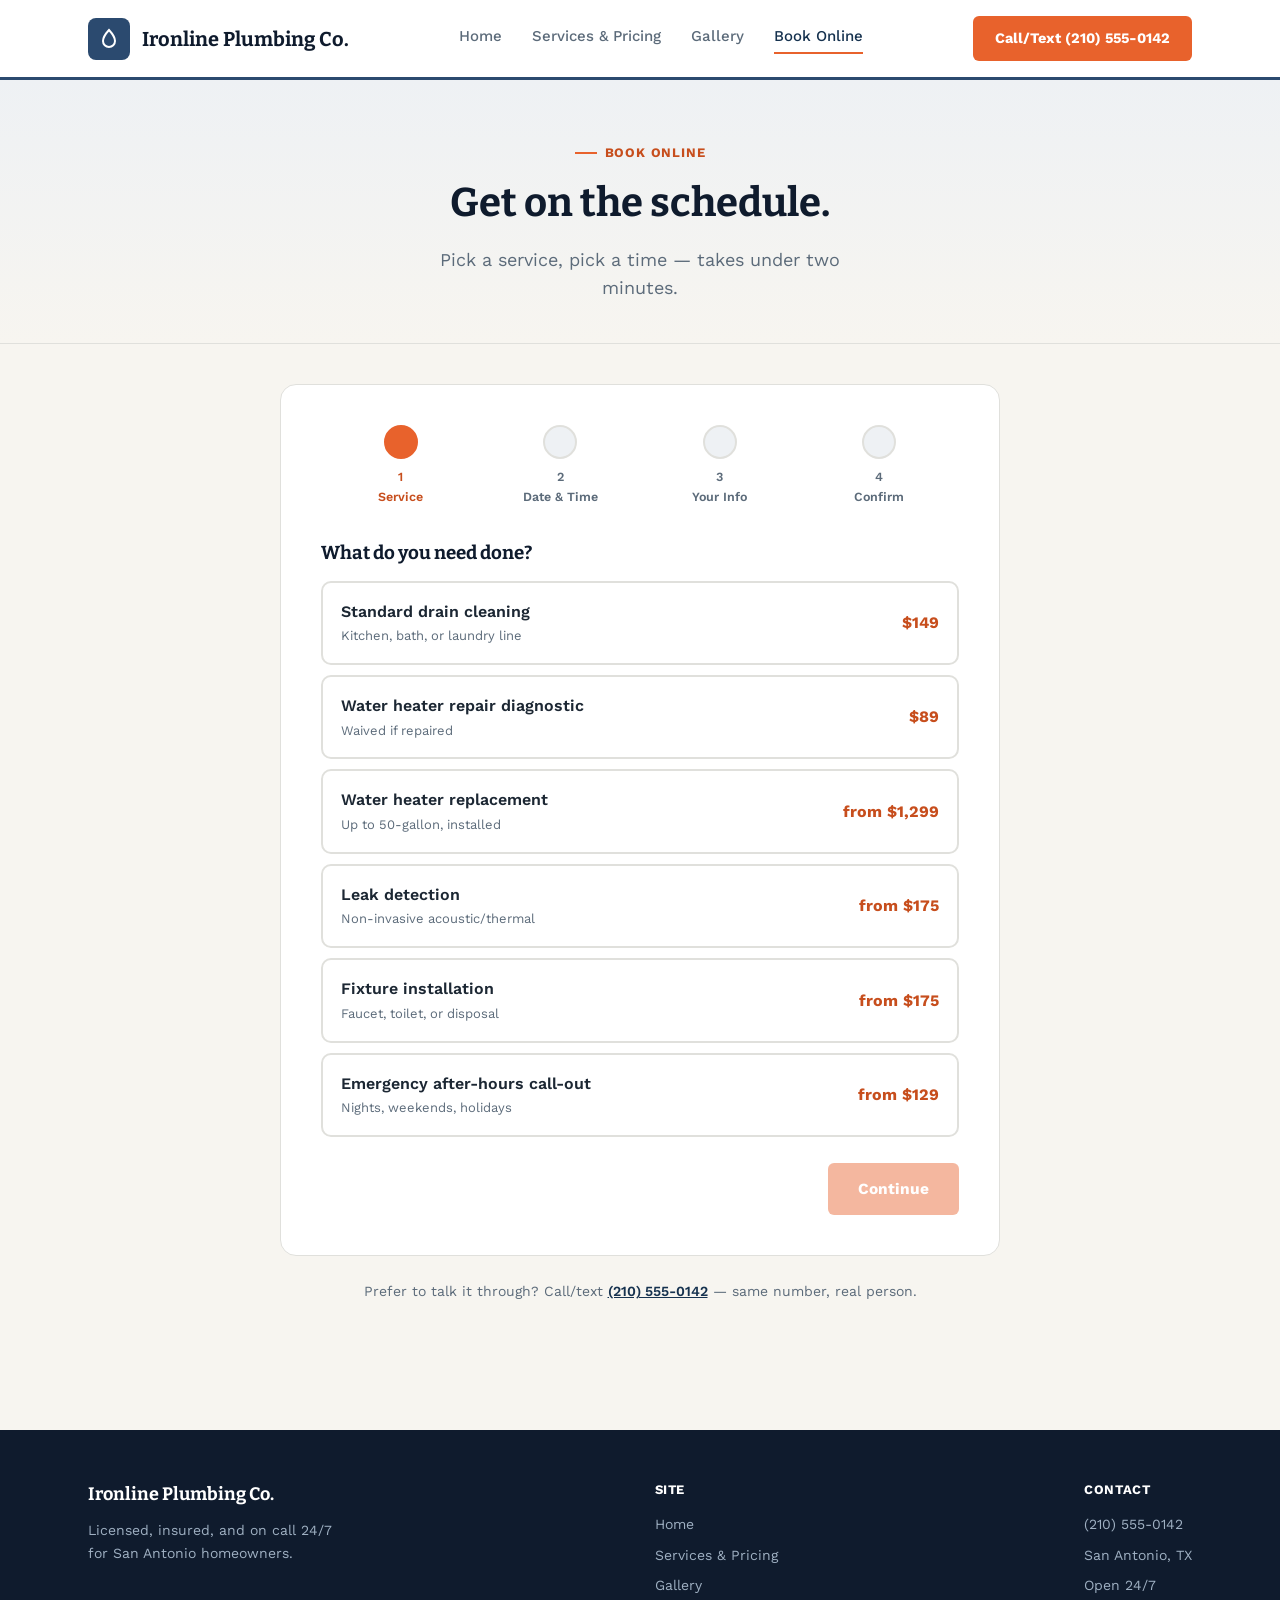
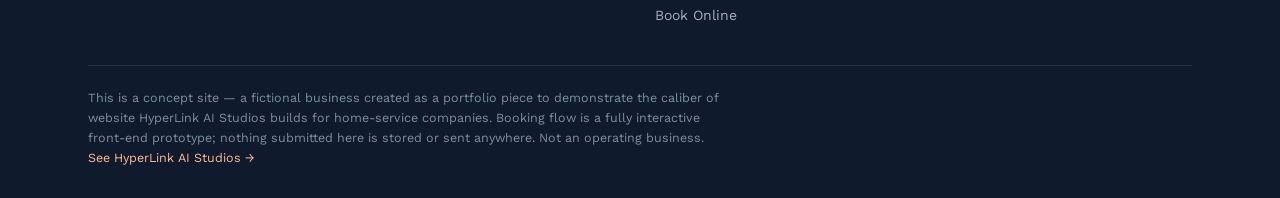
==== book.html @ 67bd1f54 "Rebuild as a distinct 4-page site: own brand identity, real priced services, gallery, functional boo" ====
<!DOCTYPE html>
<html lang="en">
<head>
<meta charset="UTF-8">
<meta name="viewport" content="width=device-width, initial-scale=1.0">
<title>Book Online — Ironline Plumbing Co.</title>
<meta name="description" content="Interactive booking flow prototype for a fictional San Antonio plumbing company, a HyperLink AI Studios portfolio piece.">
<link rel="stylesheet" href="styles.css">
</head>
<body>

<header class="site-nav">
  <div class="nav-inner">
    <a class="brand" href="index.html">
      <span class="brand-mark"><svg viewBox="0 0 24 24" fill="none" stroke="#fff" stroke-width="2"><path d="M12 3s6 6.5 6 11a6 6 0 1 1-12 0c0-4.5 6-11 6-11z"/></svg></span>
      Ironline Plumbing Co.
    </a>
    <nav class="nav-links">
      <a href="index.html">Home</a>
      <a href="services.html">Services &amp; Pricing</a>
      <a href="gallery.html">Gallery</a>
      <a href="book.html" class="active">Book Online</a>
    </nav>
    <a class="nav-cta" href="tel:+12105550142">Call/Text (210) 555-0142</a>
  </div>
</header>

<section class="hero" style="padding-bottom: 0;">
  <div class="wrap" style="padding: 56px 28px 40px;text-align:center;">
    <div class="eyebrow" style="justify-content:center;">Book Online</div>
    <h1 style="font-size: clamp(28px,3.6vw,40px);">Get on the schedule.</h1>
    <p class="lede" style="margin:0 auto;">Pick a service, pick a time — takes under two minutes.</p>
  </div>
</section>

<section class="section" style="padding-top:40px;">
  <div class="wrap">
    <div class="booking-shell">
      <div class="booking-steps">
        <div class="booking-step-dot active">1<br><span class="label">Service</span></div>
        <div class="booking-step-dot">2<br><span class="label">Date &amp; Time</span></div>
        <div class="booking-step-dot">3<br><span class="label">Your Info</span></div>
        <div class="booking-step-dot">4<br><span class="label">Confirm</span></div>
      </div>

      <div id="b-step-1" class="b-panel">
        <h3 style="margin-bottom:16px;">What do you need done?</h3>
        <div id="svc-list"></div>
      </div>

      <div id="b-step-2" class="b-panel">
        <h3 style="margin-bottom:16px;">Pick a day</h3>
        <div id="cal-grid" class="cal-grid"></div>
        <h3 style="margin-bottom:16px;">Pick a time</h3>
        <div id="time-grid" class="time-grid"></div>
      </div>

      <div id="b-step-3" class="b-panel">
        <h3 style="margin-bottom:16px;">Where should we send the confirmation?</h3>
        <div class="b-field"><label>Full name</label><input id="b-name" type="text" placeholder="Jordan Casey"></div>
        <div class="b-field"><label>Phone</label><input id="b-phone" type="tel" placeholder="(210) 555-0100"></div>
        <div class="b-field"><label>Email</label><input id="b-email" type="email" placeholder="you@email.com"></div>
        <div class="b-field"><label>Anything we should know? (optional)</label><textarea id="b-notes" rows="3" placeholder="Gate code, parking, what's going on..."></textarea></div>
      </div>

      <div id="b-step-4" class="b-panel">
        <div id="confirm-summary"></div>
      </div>

      <div class="b-nav">
        <button id="b-back" class="btn btn-outline">← Back</button>
        <button id="b-next" class="btn btn-orange" disabled>Continue</button>
      </div>
    </div>

    <p style="text-align:center;color:var(--muted);font-size:14px;margin-top:24px;">Prefer to talk it through? Call/text <a href="tel:+12105550142" style="color:var(--steel-dark);font-weight:600;">(210) 555-0142</a> — same number, real person.</p>
  </div>
</section>

<footer class="site-footer">
  <div class="wrap">
    <div class="footer-grid">
      <div>
        <div class="footer-brand">Ironline Plumbing Co.</div>
        <div style="color:#9fb0c2;font-size:14px;max-width:260px;">Licensed, insured, and on call 24/7 for San Antonio homeowners.</div>
      </div>
      <div class="footer-col">
        <h4>Site</h4>
        <a href="index.html">Home</a>
        <a href="services.html">Services &amp; Pricing</a>
        <a href="gallery.html">Gallery</a>
        <a href="book.html">Book Online</a>
      </div>
      <div class="footer-col">
        <h4>Contact</h4>
        <a href="tel:+12105550142">(210) 555-0142</a>
        <a href="#">San Antonio, TX</a>
        <a href="#">Open 24/7</a>
      </div>
    </div>
    <div class="footer-bottom">
      This is a concept site — a fictional business created as a portfolio piece to demonstrate the caliber of website HyperLink AI Studios builds for home-service companies. Booking flow is a fully interactive front-end prototype; nothing submitted here is stored or sent anywhere. Not an operating business.
      <br><a href="https://hyperlinkai.online" target="_blank" rel="noopener">See HyperLink AI Studios →</a>
    </div>
  </div>
</footer>

<script>
window.BOOKING_BUSINESS = "Ironline Plumbing Co.";
window.BOOKING_TODAY = "2026-08-18";
window.BOOKING_SERVICES = [
  { name: "Standard drain cleaning", price: "$149", desc: "Kitchen, bath, or laundry line" },
  { name: "Water heater repair diagnostic", price: "$89", desc: "Waived if repaired" },
  { name: "Water heater replacement", price: "from $1,299", desc: "Up to 50-gallon, installed" },
  { name: "Leak detection", price: "from $175", desc: "Non-invasive acoustic/thermal" },
  { name: "Fixture installation", price: "from $175", desc: "Faucet, toilet, or disposal" },
  { name: "Emergency after-hours call-out", price: "from $129", desc: "Nights, weekends, holidays" },
];
</script>
<script src="booking.js"></script>
</body>
</html>
---- styles.css ----
/* Ironline Plumbing Co. -- brand identity: steel blue + safety orange,
   light/warm background, Work Sans. Deliberately shares nothing with
   HyperLink's own void/gold/violet + Space Grotesk system. */

@import url('https://fonts.googleapis.com/css2?family=Work+Sans:wght@400;500;600;700;800&family=Bitter:wght@600;700&display=swap');

:root {
  --ink: #0f1b2d;
  --steel: #2b4a6f;
  --steel-dark: #16324f;
  --steel-light: #6f8faf;
  --orange: #e8622c;
  --orange-dark: #c74e1d;
  --bg: #f7f5f0;
  --panel: #ffffff;
  --panel-2: #eef1f4;
  --text: #1c2733;
  --muted: #5c6b7a;
  --border: #e0e0dc;
  --display: 'Bitter', Georgia, serif;
  --body: 'Work Sans', -apple-system, sans-serif;
}
* { margin: 0; padding: 0; box-sizing: border-box; }
html { scroll-behavior: smooth; }
body { background: var(--bg); color: var(--text); font-family: var(--body); line-height: 1.6; }
img { max-width: 100%; display: block; }
a { color: inherit; }
h1, h2, h3 { font-family: var(--display); color: var(--ink); line-height: 1.15; }
.wrap { max-width: 1160px; margin: 0 auto; padding: 0 28px; }
.section { padding: 88px 0; }
.eyebrow { display: inline-flex; align-items: center; gap: 8px; font-size: 13px; font-weight: 700; letter-spacing: 0.06em; text-transform: uppercase; color: var(--orange-dark); margin-bottom: 16px; }
.eyebrow::before { content: ''; width: 22px; height: 2px; background: var(--orange); display: inline-block; }

/* ---- Nav ---- */
header.site-nav { position: sticky; top: 0; z-index: 50; background: var(--panel); border-bottom: 3px solid var(--steel); }
.nav-inner { max-width: 1160px; margin: 0 auto; padding: 16px 28px; display: flex; align-items: center; justify-content: space-between; }
.brand { display: flex; align-items: center; gap: 12px; font-family: var(--display); font-weight: 700; font-size: 20px; color: var(--ink); text-decoration: none; }
.brand-mark { width: 42px; height: 42px; border-radius: 8px; background: var(--steel); display: flex; align-items: center; justify-content: center; flex-shrink: 0; }
.brand-mark svg { width: 24px; height: 24px; }
.nav-links { display: flex; gap: 30px; font-weight: 500; font-size: 15px; }
.nav-links a { text-decoration: none; color: var(--muted); border-bottom: 2px solid transparent; padding-bottom: 4px; transition: color .2s, border-color .2s; }
.nav-links a:hover, .nav-links a.active { color: var(--steel-dark); border-color: var(--orange); }
.nav-cta { background: var(--orange); color: #fff; padding: 11px 22px; border-radius: 6px; font-weight: 700; text-decoration: none; font-size: 14.5px; white-space: nowrap; transition: background .2s; }
.nav-cta:hover { background: var(--orange-dark); }
.nav-toggle { display: none; }

/* ---- Buttons ---- */
.btn { display: inline-flex; align-items: center; gap: 8px; padding: 15px 28px; border-radius: 6px; font-weight: 700; text-decoration: none; font-size: 15.5px; border: 2px solid transparent; cursor: pointer; font-family: var(--body); transition: all .2s; }
.btn-orange { background: var(--orange); color: #fff; }
.btn-orange:hover { background: var(--orange-dark); }
.btn-steel { background: var(--steel); color: #fff; }
.btn-steel:hover { background: var(--steel-dark); }
.btn-outline { background: transparent; color: var(--steel-dark); border-color: var(--steel); }
.btn-outline:hover { background: var(--steel); color: #fff; }
.btn:disabled { opacity: .45; cursor: not-allowed; }

/* ---- Hero ---- */
.hero { background: linear-gradient(180deg, var(--panel-2), var(--bg)); border-bottom: 1px solid var(--border); }
.hero-grid { display: grid; grid-template-columns: 1.1fr 0.9fr; gap: 56px; align-items: center; padding: 72px 0 64px; }
.hero h1 { font-size: clamp(34px, 4.4vw, 54px); margin-bottom: 20px; }
.hero h1 .hl { color: var(--orange-dark); }
.hero p.lede { font-size: 18px; color: var(--muted); max-width: 480px; margin-bottom: 30px; }
.hero-actions { display: flex; gap: 14px; flex-wrap: wrap; margin-bottom: 28px; }
.hero-photo { border-radius: 14px; overflow: hidden; box-shadow: 0 20px 50px rgba(15,27,45,0.18); position: relative; }
.hero-photo img { height: 420px; object-fit: cover; }
.hero-badge { position: absolute; bottom: 18px; left: 18px; background: rgba(15,27,45,0.88); color: #fff; padding: 10px 16px; border-radius: 8px; font-size: 13px; display: flex; align-items: center; gap: 8px; }
.hero-badge .dot { width: 8px; height: 8px; border-radius: 50%; background: #4ade80; }
.trust-row { display: flex; gap: 28px; flex-wrap: wrap; color: var(--muted); font-size: 14px; font-weight: 500; }
.trust-row span { display: flex; align-items: center; gap: 7px; }
.trust-row svg { width: 16px; height: 16px; color: var(--orange); flex-shrink: 0; }

/* ---- Stat strip ---- */
.stat-strip { background: var(--steel-dark); color: #fff; }
.stat-grid { display: grid; grid-template-columns: repeat(4, 1fr); gap: 1px; }
.stat-item { padding: 34px 20px; text-align: center; border-left: 1px solid rgba(255,255,255,0.12); }
.stat-item:first-child { border-left: none; }
.stat-num { font-family: var(--display); font-size: 28px; font-weight: 700; color: #ffb98f; margin-bottom: 4px; }
.stat-label { font-size: 12.5px; color: #c3cedb; }

/* ---- Section heads ---- */
.section-head { max-width: 620px; margin-bottom: 48px; }
.section-head.center { margin-left: auto; margin-right: auto; text-align: center; }
.section-head h2 { font-size: clamp(26px, 3.4vw, 36px); }
.section-head p { color: var(--muted); margin-top: 12px; font-size: 16px; }

/* ---- Service cards (icon + illustration combo) ---- */
.service-grid { display: grid; grid-template-columns: repeat(3, 1fr); gap: 22px; }
.service-card { background: var(--panel); border: 1px solid var(--border); border-radius: 12px; padding: 28px 24px; transition: transform .2s, box-shadow .2s; }
.service-card:hover { transform: translateY(-3px); box-shadow: 0 14px 30px rgba(15,27,45,0.08); }
.service-icon { width: 46px; height: 46px; border-radius: 10px; background: var(--panel-2); display: flex; align-items: center; justify-content: center; margin-bottom: 16px; }
.service-icon svg { width: 24px; height: 24px; color: var(--steel); }
.service-card h3 { font-size: 17.5px; margin-bottom: 8px; }
.service-card p { color: var(--muted); font-size: 14.5px; margin-bottom: 12px; }
.service-price { font-weight: 700; color: var(--orange-dark); font-size: 14.5px; }

/* ---- Photo strip / gallery ---- */
.photo-strip { display: grid; grid-template-columns: repeat(4, 1fr); gap: 14px; }
.photo-strip img, .gallery-grid img { border-radius: 10px; height: 220px; object-fit: cover; width: 100%; }
.gallery-grid { display: grid; grid-template-columns: repeat(3, 1fr); gap: 18px; }
.gallery-item { position: relative; border-radius: 12px; overflow: hidden; }
.gallery-item img { height: 260px; }
.gallery-cap { position: absolute; bottom: 0; left: 0; right: 0; background: linear-gradient(0deg, rgba(15,27,45,0.85), transparent); color: #fff; padding: 14px 16px 12px; font-size: 13.5px; font-weight: 600; }

/* ---- Pricing table ---- */
.price-table { background: var(--panel); border: 1px solid var(--border); border-radius: 14px; overflow: hidden; }
.price-row { display: flex; justify-content: space-between; align-items: flex-start; gap: 20px; padding: 22px 26px; border-bottom: 1px solid var(--border); }
.price-row:last-child { border-bottom: none; }
.price-row h3 { font-size: 16.5px; margin-bottom: 4px; }
.price-row p { color: var(--muted); font-size: 14px; max-width: 480px; }
.price-tag { text-align: right; white-space: nowrap; }
.price-tag .amt { font-family: var(--display); font-weight: 700; color: var(--steel-dark); font-size: 19px; }
.price-tag .unit { display: block; color: var(--muted); font-size: 12px; }
.price-group-title { font-family: var(--display); font-size: 20px; margin: 40px 0 16px; }
.price-group-title:first-child { margin-top: 0; }

/* ---- CTA band ---- */
.cta-band { background: var(--steel); color: #fff; border-radius: 18px; padding: 56px 44px; text-align: center; }
.cta-band h2 { color: #fff; font-size: clamp(24px, 3vw, 32px); margin-bottom: 14px; }
.cta-band p { color: #c3cedb; margin-bottom: 26px; }

/* ---- Footer ---- */
footer.site-footer { background: var(--ink); color: #c3cedb; padding: 50px 0 30px; margin-top: 40px; }
.footer-grid { display: flex; justify-content: space-between; gap: 30px; flex-wrap: wrap; padding-bottom: 30px; border-bottom: 1px solid rgba(255,255,255,0.1); }
.footer-brand { font-family: var(--display); font-weight: 700; color: #fff; font-size: 18px; margin-bottom: 10px; }
.footer-col h4 { color: #fff; font-size: 13px; text-transform: uppercase; letter-spacing: 0.05em; margin-bottom: 12px; }
.footer-col a { display: block; color: #9fb0c2; text-decoration: none; font-size: 14px; margin-bottom: 8px; }
.footer-col a:hover { color: #fff; }
.footer-bottom { padding-top: 22px; font-size: 12.5px; color: #7c8ea1; max-width: 640px; }
.footer-bottom a { color: #ffb98f; text-decoration: none; }

/* ---- Booking flow ---- */
.booking-shell { background: var(--panel); border: 1px solid var(--border); border-radius: 16px; padding: 40px; max-width: 720px; margin: 0 auto; }
.booking-steps { display: flex; justify-content: space-between; margin-bottom: 36px; }
.booking-step-dot { flex: 1; text-align: center; position: relative; font-size: 12.5px; font-weight: 600; color: var(--muted); }
.booking-step-dot::before { content: ''; display: block; width: 30px; height: 30px; border-radius: 50%; background: var(--panel-2); border: 2px solid var(--border); margin: 0 auto 8px; }
.booking-step-dot.active { color: var(--orange-dark); }
.booking-step-dot.active::before { background: var(--orange); border-color: var(--orange); }
.booking-step-dot.done::before { background: var(--steel); border-color: var(--steel); }
.b-panel { display: none; }
.b-panel.active { display: block; }
.service-option { display: flex; justify-content: space-between; align-items: center; padding: 16px 18px; border: 2px solid var(--border); border-radius: 10px; margin-bottom: 10px; cursor: pointer; transition: border-color .15s, background .15s; }
.service-option:hover { border-color: var(--steel-light); }
.service-option.selected { border-color: var(--orange); background: #fff6f1; }
.service-option .so-name { font-weight: 600; }
.service-option .so-price { color: var(--orange-dark); font-weight: 700; }
.cal-grid { display: grid; grid-template-columns: repeat(7, 1fr); gap: 6px; margin-bottom: 22px; }
.cal-day { text-align: center; padding: 10px 0; border-radius: 8px; border: 2px solid var(--border); cursor: pointer; font-size: 13.5px; font-weight: 600; }
.cal-day.disabled { opacity: .3; cursor: not-allowed; }
.cal-day.selected { background: var(--steel); color: #fff; border-color: var(--steel); }
.cal-day:not(.disabled):hover { border-color: var(--steel-light); }
.time-grid { display: grid; grid-template-columns: repeat(3, 1fr); gap: 10px; }
.time-slot { text-align: center; padding: 12px; border-radius: 8px; border: 2px solid var(--border); cursor: pointer; font-size: 14px; font-weight: 600; }
.time-slot.selected { background: var(--orange); color: #fff; border-color: var(--orange); }
.time-slot:not(.selected):hover { border-color: var(--steel-light); }
.b-field { margin-bottom: 16px; }
.b-field label { display: block; font-size: 13.5px; font-weight: 600; margin-bottom: 6px; color: var(--steel-dark); }
.b-field input, .b-field textarea { width: 100%; padding: 12px 14px; border: 2px solid var(--border); border-radius: 8px; font-family: var(--body); font-size: 15px; }
.b-field input:focus, .b-field textarea:focus { outline: none; border-color: var(--steel); }
.b-nav { display: flex; justify-content: space-between; margin-top: 26px; }
.b-summary { background: var(--panel-2); border-radius: 10px; padding: 16px 18px; margin-bottom: 20px; font-size: 14.5px; }
.b-summary strong { color: var(--ink); }
.b-confirm { text-align: center; padding: 20px 0; }
.b-confirm .check { width: 64px; height: 64px; border-radius: 50%; background: #dff5e6; color: #1a8f4c; display: flex; align-items: center; justify-content: center; margin: 0 auto 20px; }
.b-confirm .check svg { width: 32px; height: 32px; }

@media (max-width: 900px) {
  .hero-grid { grid-template-columns: 1fr; padding-top: 40px; }
  .hero-photo img { height: 280px; }
  .service-grid, .gallery-grid { grid-template-columns: 1fr 1fr; }
  .photo-strip { grid-template-columns: 1fr 1fr; }
  .stat-grid { grid-template-columns: 1fr 1fr; }
  .stat-item:nth-child(3) { border-left: none; }
  .nav-links { display: none; }
  .footer-grid { flex-direction: column; }
  .price-row { flex-direction: column; }
  .price-tag { text-align: left; }
  .time-grid { grid-template-columns: 1fr 1fr; }
}
@media (max-width: 560px) {
  .service-grid, .gallery-grid, .photo-strip { grid-template-columns: 1fr; }
  .booking-shell { padding: 24px 18px; }
  .booking-step-dot span.label { display: none; }
}
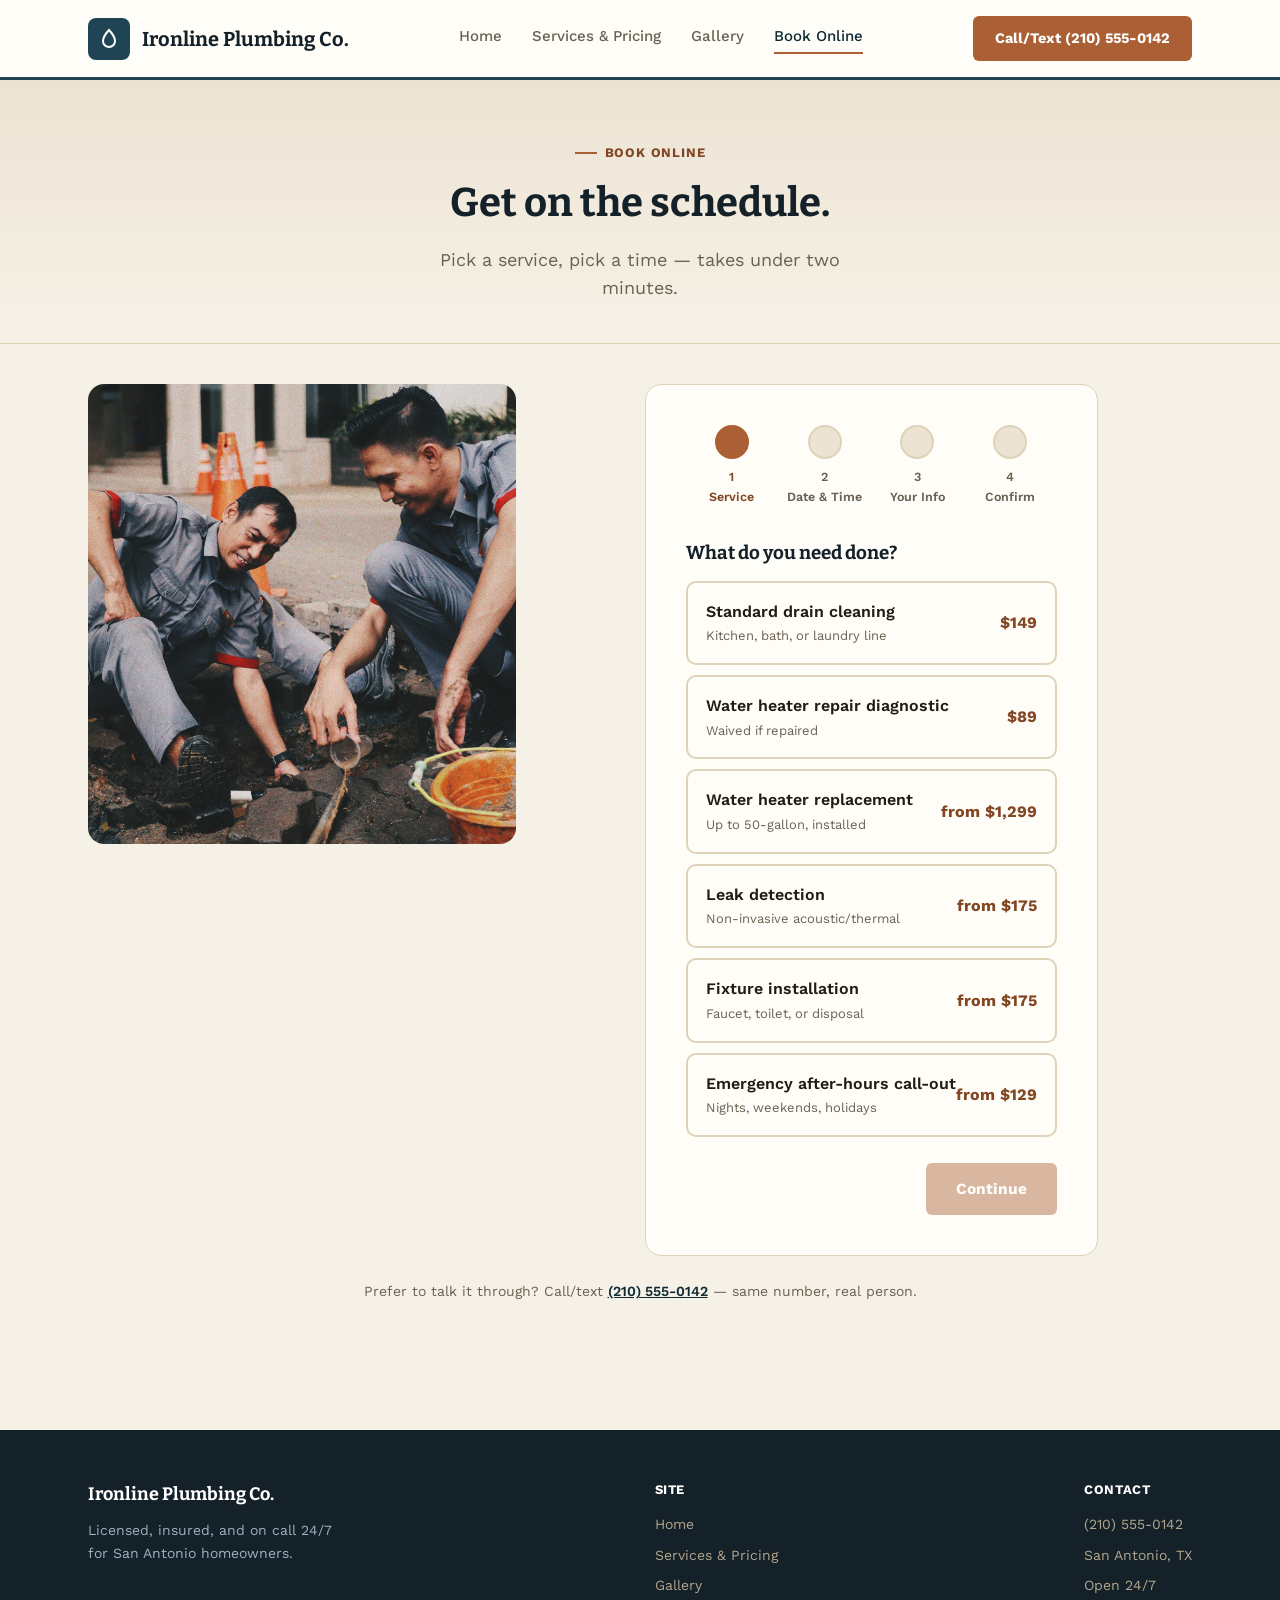
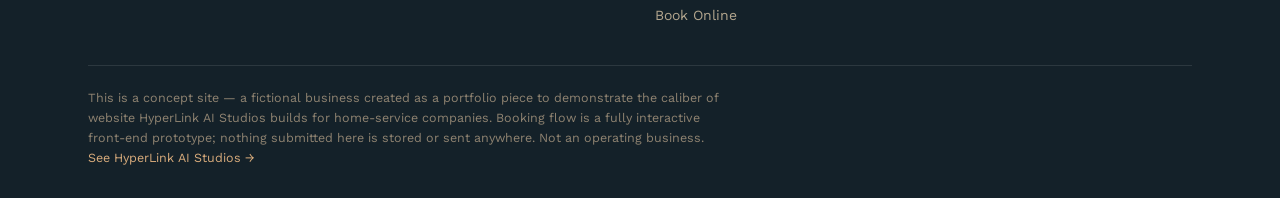
==== commit c51080c0: "Add scroll motion, hover-zoom, and much heavier photo usage across all pages; swap out a photo with " ====
--- a/book.html
+++ b/book.html
@@ -35,6 +35,8 @@
 
 <section class="section" style="padding-top:40px;">
   <div class="wrap">
+    <div class="book-layout">
+    <div class="book-side reveal"><img src="images/crew-at-work.jpg" alt="Ironline crew working on a pipe repair"></div>
     <div class="booking-shell">
       <div class="booking-steps">
         <div class="booking-step-dot active">1<br><span class="label">Service</span></div>
@@ -71,6 +73,7 @@
         <button id="b-back" class="btn btn-outline">← Back</button>
         <button id="b-next" class="btn btn-orange" disabled>Continue</button>
       </div>
+    </div>
     </div>
 
     <p style="text-align:center;color:var(--muted);font-size:14px;margin-top:24px;">Prefer to talk it through? Call/text <a href="tel:+12105550142" style="color:var(--steel-dark);font-weight:600;">(210) 555-0142</a> — same number, real person.</p>
@@ -118,5 +121,6 @@
 ];
 </script>
 <script src="booking.js"></script>
+<script src="motion.js"></script>
 </body>
 </html>
--- a/styles.css
+++ b/styles.css
@@ -5,18 +5,18 @@
 @import url('https://fonts.googleapis.com/css2?family=Work+Sans:wght@400;500;600;700;800&family=Bitter:wght@600;700&display=swap');
 
 :root {
-  --ink: #0f1b2d;
-  --steel: #2b4a6f;
-  --steel-dark: #16324f;
-  --steel-light: #6f8faf;
-  --orange: #e8622c;
-  --orange-dark: #c74e1d;
-  --bg: #f7f5f0;
-  --panel: #ffffff;
-  --panel-2: #eef1f4;
-  --text: #1c2733;
-  --muted: #5c6b7a;
-  --border: #e0e0dc;
+  --ink: #142129;
+  --steel: #1f4453;
+  --steel-dark: #0f2a34;
+  --steel-light: #5c8494;
+  --orange: #ab5f34;
+  --orange-dark: #824623;
+  --bg: #f6f1e7;
+  --panel: #fffdf8;
+  --panel-2: #ece3d3;
+  --text: #211c15;
+  --muted: #6b6153;
+  --border: #ded2b8;
   --display: 'Bitter', Georgia, serif;
   --body: 'Work Sans', -apple-system, sans-serif;
 }
@@ -74,8 +74,8 @@
 .stat-grid { display: grid; grid-template-columns: repeat(4, 1fr); gap: 1px; }
 .stat-item { padding: 34px 20px; text-align: center; border-left: 1px solid rgba(255,255,255,0.12); }
 .stat-item:first-child { border-left: none; }
-.stat-num { font-family: var(--display); font-size: 28px; font-weight: 700; color: #ffb98f; margin-bottom: 4px; }
-.stat-label { font-size: 12.5px; color: #c3cedb; }
+.stat-num { font-family: var(--display); font-size: 28px; font-weight: 700; color: #d4a56f; margin-bottom: 4px; }
+.stat-label { font-size: 12.5px; color: #c2b9a8; }
 
 /* ---- Section heads ---- */
 .section-head { max-width: 620px; margin-bottom: 48px; }
@@ -116,17 +116,17 @@
 /* ---- CTA band ---- */
 .cta-band { background: var(--steel); color: #fff; border-radius: 18px; padding: 56px 44px; text-align: center; }
 .cta-band h2 { color: #fff; font-size: clamp(24px, 3vw, 32px); margin-bottom: 14px; }
-.cta-band p { color: #c3cedb; margin-bottom: 26px; }
+.cta-band p { color: #c2b9a8; margin-bottom: 26px; }
 
 /* ---- Footer ---- */
-footer.site-footer { background: var(--ink); color: #c3cedb; padding: 50px 0 30px; margin-top: 40px; }
+footer.site-footer { background: var(--ink); color: #c2b9a8; padding: 50px 0 30px; margin-top: 40px; }
 .footer-grid { display: flex; justify-content: space-between; gap: 30px; flex-wrap: wrap; padding-bottom: 30px; border-bottom: 1px solid rgba(255,255,255,0.1); }
 .footer-brand { font-family: var(--display); font-weight: 700; color: #fff; font-size: 18px; margin-bottom: 10px; }
 .footer-col h4 { color: #fff; font-size: 13px; text-transform: uppercase; letter-spacing: 0.05em; margin-bottom: 12px; }
-.footer-col a { display: block; color: #9fb0c2; text-decoration: none; font-size: 14px; margin-bottom: 8px; }
+.footer-col a { display: block; color: #b3a68e; text-decoration: none; font-size: 14px; margin-bottom: 8px; }
 .footer-col a:hover { color: #fff; }
-.footer-bottom { padding-top: 22px; font-size: 12.5px; color: #7c8ea1; max-width: 640px; }
-.footer-bottom a { color: #ffb98f; text-decoration: none; }
+.footer-bottom { padding-top: 22px; font-size: 12.5px; color: #8f8371; max-width: 640px; }
+.footer-bottom a { color: #d9ac7c; text-decoration: none; }
 
 /* ---- Booking flow ---- */
 .booking-shell { background: var(--panel); border: 1px solid var(--border); border-radius: 16px; padding: 40px; max-width: 720px; margin: 0 auto; }
@@ -140,7 +140,7 @@
 .b-panel.active { display: block; }
 .service-option { display: flex; justify-content: space-between; align-items: center; padding: 16px 18px; border: 2px solid var(--border); border-radius: 10px; margin-bottom: 10px; cursor: pointer; transition: border-color .15s, background .15s; }
 .service-option:hover { border-color: var(--steel-light); }
-.service-option.selected { border-color: var(--orange); background: #fff6f1; }
+.service-option.selected { border-color: var(--orange); background: #f7ecdd; }
 .service-option .so-name { font-weight: 600; }
 .service-option .so-price { color: var(--orange-dark); font-weight: 700; }
 .cal-grid { display: grid; grid-template-columns: repeat(7, 1fr); gap: 6px; margin-bottom: 22px; }
@@ -163,6 +163,70 @@
 .b-confirm .check { width: 64px; height: 64px; border-radius: 50%; background: #dff5e6; color: #1a8f4c; display: flex; align-items: center; justify-content: center; margin: 0 auto 20px; }
 .b-confirm .check svg { width: 32px; height: 32px; }
 
+/* ---- Motion ---- */
+.reveal { opacity: 0; transform: translateY(26px) scale(.98); transition: opacity .7s cubic-bezier(.2,.7,.3,1), transform .7s cubic-bezier(.2,.7,.3,1); }
+.reveal.in { opacity: 1; transform: none; }
+.photo-frame { overflow: hidden; border-radius: 12px; }
+.photo-frame img { transition: transform .6s cubic-bezier(.2,.7,.3,1); }
+.photo-frame:hover img { transform: scale(1.07); }
+.gallery-item img, .photo-strip img { transition: transform .6s cubic-bezier(.2,.7,.3,1); }
+.gallery-item:hover img, .photo-strip a:hover img { transform: scale(1.07); }
+.hero-photo { transition: transform .3s ease; }
+
+/* subtle dot-grid texture -- avoids flat solid-color bands reading as "AI minimal" */
+.texture { position: relative; }
+.texture::before {
+  content: ''; position: absolute; inset: 0; pointer-events: none; opacity: .5;
+  background-image: radial-gradient(rgba(255,255,255,0.09) 1px, transparent 1px);
+  background-size: 16px 16px;
+}
+.texture-light::before { background-image: radial-gradient(rgba(20,33,41,0.08) 1px, transparent 1px); }
+
+/* diagonal section divider */
+.angle-cut { position: relative; }
+.angle-cut::after {
+  content: ''; position: absolute; left: 0; right: 0; bottom: -1px; height: 44px;
+  background: inherit; clip-path: polygon(0 100%, 100% 0, 100% 100%);
+}
+
+/* ---- Photo-topped service cards ---- */
+.service-card.with-photo { padding: 0; overflow: hidden; }
+.service-card.with-photo .sc-photo { height: 150px; overflow: hidden; }
+.service-card.with-photo .sc-photo img { width: 100%; height: 100%; object-fit: cover; transition: transform .6s cubic-bezier(.2,.7,.3,1); }
+.service-card.with-photo:hover .sc-photo img { transform: scale(1.08); }
+.service-card.with-photo .sc-body { padding: 22px 22px 26px; }
+.service-card.with-photo .service-icon { margin-top: -38px; position: relative; z-index: 2; border: 3px solid var(--panel); }
+
+/* ---- Price group photo banner ---- */
+.price-group-banner { display: flex; align-items: center; gap: 20px; margin: 46px 0 16px; }
+.price-group-banner:first-of-type { margin-top: 0; }
+.price-group-banner img { width: 84px; height: 84px; border-radius: 10px; object-fit: cover; flex-shrink: 0; }
+.price-group-banner .price-group-title { margin: 0 0 4px; }
+.price-group-banner p { color: var(--muted); font-size: 13.5px; margin: 0; }
+
+/* ---- Masonry-ish gallery ---- */
+.gallery-masonry { columns: 3 260px; column-gap: 18px; }
+.gallery-masonry .gallery-item { break-inside: avoid; margin-bottom: 18px; }
+.gallery-masonry .gallery-item img { height: auto; width: 100%; }
+.gallery-masonry .gallery-item.tall img { height: 340px; object-fit: cover; }
+.gallery-masonry .gallery-item.short img { height: 190px; object-fit: cover; }
+
+/* ---- Hero collage inset ---- */
+.hero-photo.collage { position: relative; }
+.hero-inset { position: absolute; width: 130px; height: 130px; border-radius: 10px; overflow: hidden; border: 4px solid var(--panel); box-shadow: 0 12px 26px rgba(20,33,41,0.28); top: -22px; right: -22px; }
+.hero-inset img { width: 100%; height: 100%; object-fit: cover; }
+
+/* ---- Crew strip ---- */
+.crew-strip { display: grid; grid-template-columns: 1.1fr 1fr 1fr; gap: 18px; align-items: stretch; }
+.crew-strip .photo-frame { height: 100%; min-height: 260px; }
+.crew-strip .photo-frame img { width: 100%; height: 100%; object-fit: cover; }
+.crew-copy { display: flex; flex-direction: column; justify-content: center; }
+
+/* ---- Book page side photo ---- */
+.book-layout { display: grid; grid-template-columns: 1fr 1.5fr; gap: 34px; align-items: start; }
+.book-side { border-radius: 16px; overflow: hidden; position: sticky; top: 100px; }
+.book-side img { width: 100%; height: 460px; object-fit: cover; }
+
 @media (max-width: 900px) {
   .hero-grid { grid-template-columns: 1fr; padding-top: 40px; }
   .hero-photo img { height: 280px; }
@@ -175,6 +239,14 @@
   .price-row { flex-direction: column; }
   .price-tag { text-align: left; }
   .time-grid { grid-template-columns: 1fr 1fr; }
+  .crew-strip { grid-template-columns: 1fr; }
+  .crew-strip .photo-frame { min-height: 200px; }
+  .book-layout { grid-template-columns: 1fr; }
+  .book-side { position: static; }
+  .book-side img { height: 220px; }
+  .hero-inset { width: 90px; height: 90px; top: -14px; right: -14px; }
+  .gallery-masonry { columns: 2 200px; }
+  .price-group-banner img { width: 60px; height: 60px; }
 }
 @media (max-width: 560px) {
   .service-grid, .gallery-grid, .photo-strip { grid-template-columns: 1fr; }
